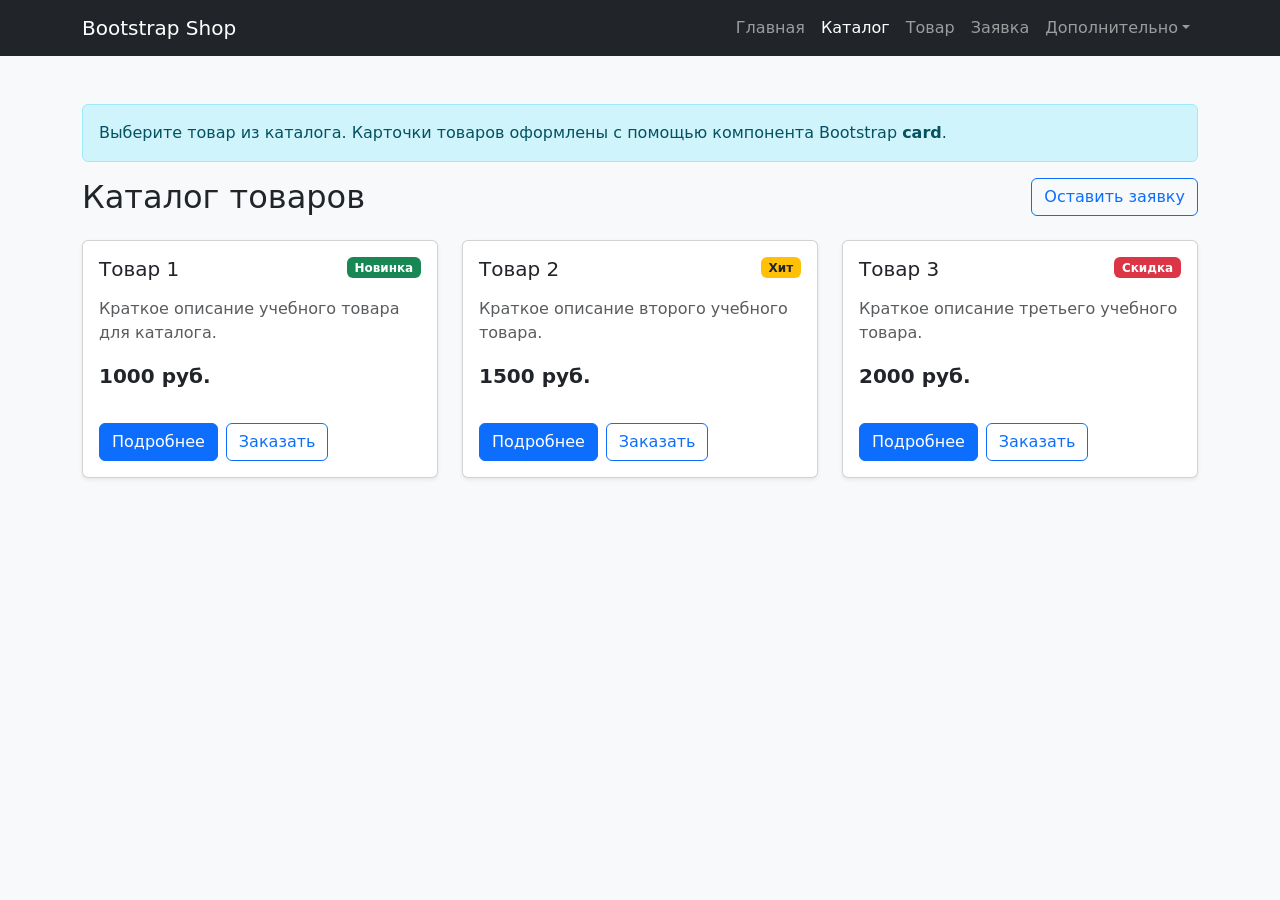
==== catalog.html @ 6a1e9e95 "feat: add Bootstrap components pages" ====
<!DOCTYPE html>
<html lang="ru">
<head>
    <meta charset="UTF-8">
    <meta name="viewport" content="width=device-width, initial-scale=1.0">
    <title>Каталог – Bootstrap Shop</title>
    <!-- 1. Подключение Bootstrap CSS -->
    <link href="https://cdn.jsdelivr.net/npm/bootstrap@5.3.3/dist/css/bootstrap.min.css" rel="stylesheet">
    <!-- 2. Подключение собственных стилей (обязательно ПОСЛЕ Bootstrap) -->
    <link rel="stylesheet" href="css/custom.css">
</head>
<body class="bg-light d-flex flex-column min-vh-100">

    <!-- Здесь будет навигация (Шаг 4) -->
    <nav class="navbar navbar-expand-lg navbar-dark bg-dark">
        <div class="container">
            <a class="navbar-brand" href="index.html">Bootstrap Shop</a>
            <button class="navbar-toggler" type="button" data-bs-toggle="collapse" data-bs-target="#mainNavbar" aria-controls="mainNavbar" aria-expanded="false" aria-label="Переключить навигацию">
                <span class="navbar-toggler-icon"></span>
            </button>
            <div class="collapse navbar-collapse" id="mainNavbar">
                <ul class="navbar-nav ms-auto">
                    <li class="nav-item"><a class="nav-link" aria-current="page" href="index.html">Главная</a></li>
                    <li class="nav-item"><a class="nav-link active" href="catalog.html">Каталог</a></li>
                    <li class="nav-item"><a class="nav-link" href="product.html">Товар</a></li>
                    <li class="nav-item"><a class="nav-link" href="order.html">Заявка</a></li>
                    <li class="nav-item dropdown">
                        <a class="nav-link dropdown-toggle" href="#" role="button" data-bs-toggle="dropdown" aria-expanded="false">Дополнительно</a>
                        <ul class="dropdown-menu">
                            <li><a class="dropdown-item" href="catalog.html">Все товары</a></li>
                            <li><a class="dropdown-item" href="order.html">Оформить заявку</a></li>
                            <li><a class="dropdown-item" href="index.html#popular">Популярное</a></li>
                        </ul>
                    </li>
                </ul>
            </div>
        </div>
    </nav>

    <!-- Здесь будет основной контент (Шаг 5) -->

      <main class="flex-grow-1 container my-5">
    <!-- Информационное сообщение -->
    <div class="alert alert-info" role="alert">
        Выберите товар из каталога. Карточки товаров оформлены с помощью компонента Bootstrap <strong>card</strong>.
    </div>

    <!-- Заголовок каталога и кнопка -->
    <div class="d-flex justify-content-between align-items-center mb-4">
        <h1 class="h2 mb-0">Каталог товаров</h1>
        <a class="btn btn-outline-primary" href="order.html">Оставить заявку</a>
    </div>

    <!-- Сетка карточек -->
    <div class="row g-4">
        <!-- Товар 1 -->
        <div class="col-12 col-md-6 col-lg-4">
            <div class="card h-100 shadow-sm">
                <div class="card-body d-flex flex-column">
                    <div class="d-flex justify-content-between align-items-start mb-3">
                        <h2 class="card-title h5 mb-0">Товар 1</h2>
                        <span class="badge bg-success">Новинка</span>
                    </div>
                    <p class="card-text text-muted">Краткое описание учебного товара для каталога.</p>
                    <p class="fw-bold fs-5 mt-auto">1000 руб.</p>
                    <div class="d-flex gap-2 mt-3">
                        <a class="btn btn-primary" href="product.html">Подробнее</a>
                        <button class="btn btn-outline-primary" type="button" data-bs-toggle="modal" data-bs-target="#orderModal">Заказать</button>
                    </div>
                </div>
            </div>
        </div>

        <!-- Товар 2 -->
        <div class="col-12 col-md-6 col-lg-4">
            <div class="card h-100 shadow-sm">
                <div class="card-body d-flex flex-column">
                    <div class="d-flex justify-content-between align-items-start mb-3">
                        <h2 class="card-title h5 mb-0">Товар 2</h2>
                        <span class="badge bg-warning text-dark">Хит</span>
                    </div>
                    <p class="card-text text-muted">Краткое описание второго учебного товара.</p>
                    <p class="fw-bold fs-5 mt-auto">1500 руб.</p>
                    <div class="d-flex gap-2 mt-3">
                        <a class="btn btn-primary" href="product.html">Подробнее</a>
                        <button class="btn btn-outline-primary" type="button" data-bs-toggle="modal" data-bs-target="#orderModal">Заказать</button>
                    </div>
                </div>
            </div>
        </div>

        <!-- Товар 3 -->
        <div class="col-12 col-md-6 col-lg-4">
            <div class="card h-100 shadow-sm">
                <div class="card-body d-flex flex-column">
                    <div class="d-flex justify-content-between align-items-start mb-3">
                        <h2 class="card-title h5 mb-0">Товар 3</h2>
                        <span class="badge bg-danger">Скидка</span>
                    </div>
                    <p class="card-text text-muted">Краткое описание третьего учебного товара.</p>
                    <p class="fw-bold fs-5 mt-auto">2000 руб.</p>
                    <div class="d-flex gap-2 mt-3">
                        <a class="btn btn-primary" href="product.html">Подробнее</a>
                        <button class="btn btn-outline-primary" type="button" data-bs-toggle="modal" data-bs-target="#orderModal">Заказать</button>
                    </div>
                </div>
            </div>
        </div>
    </div>
</main>

<!-- Модальное окно -->
<div class="modal fade" id="orderModal" tabindex="-1" aria-labelledby="orderModalLabel" aria-hidden="true">
    <div class="modal-dialog">
        <div class="modal-content">
            <div class="modal-header">
                <h2 class="modal-title h5" id="orderModalLabel">Быстрая заявка</h2>
                <button type="button" class="btn-close" data-bs-dismiss="modal" aria-label="Закрыть"></button>
            </div>
            <div class="modal-body">
                <p class="text-muted">Оставьте контактные данные, и менеджер свяжется с вами.</p>
                <form>
                    <div class="mb-3">
                        <label for="modal-name" class="form-label">Имя</label>
                        <input id="modal-name" type="text" class="form-control" required>
                    </div>
                    <div class="mb-3">
                        <label for="modal-phone" class="form-label">Телефон</label>
                        <input id="modal-phone" type="tel" class="form-control" required>
                    </div>
                    <div class="form-check mb-3">
                        <input id="modal-agree" class="form-check-input" type="checkbox" required>
                        <label class="form-check-label" for="modal-agree">Согласен на обработку данных</label>
                    </div>
                </form>
            </div>
            <div class="modal-footer">
                <button type="button" class="btn btn-secondary" data-bs-dismiss="modal">Закрыть</button>
                <button type="button" class="btn btn-primary">Отправить</button>
            </div>
        </div>
    </div>
</div>

    <!-- 3. Подключение Bootstrap JS Bundle (ОБЯЗАТЕЛЬНО перед </body>) -->
    <script src="https://cdn.jsdelivr.net/npm/bootstrap@5.3.3/dist/js/bootstrap.bundle.min.js"></script>
</body>
</html>
---- css/custom.css ----
body {
    min-height: 100vh;
}

.placeholder-box {
    min-height: 240px;
}

.placeholder-image {
    min-height: 320px;
}

.card-img-top {
    height: 180px;
    object-fit: cover;
}
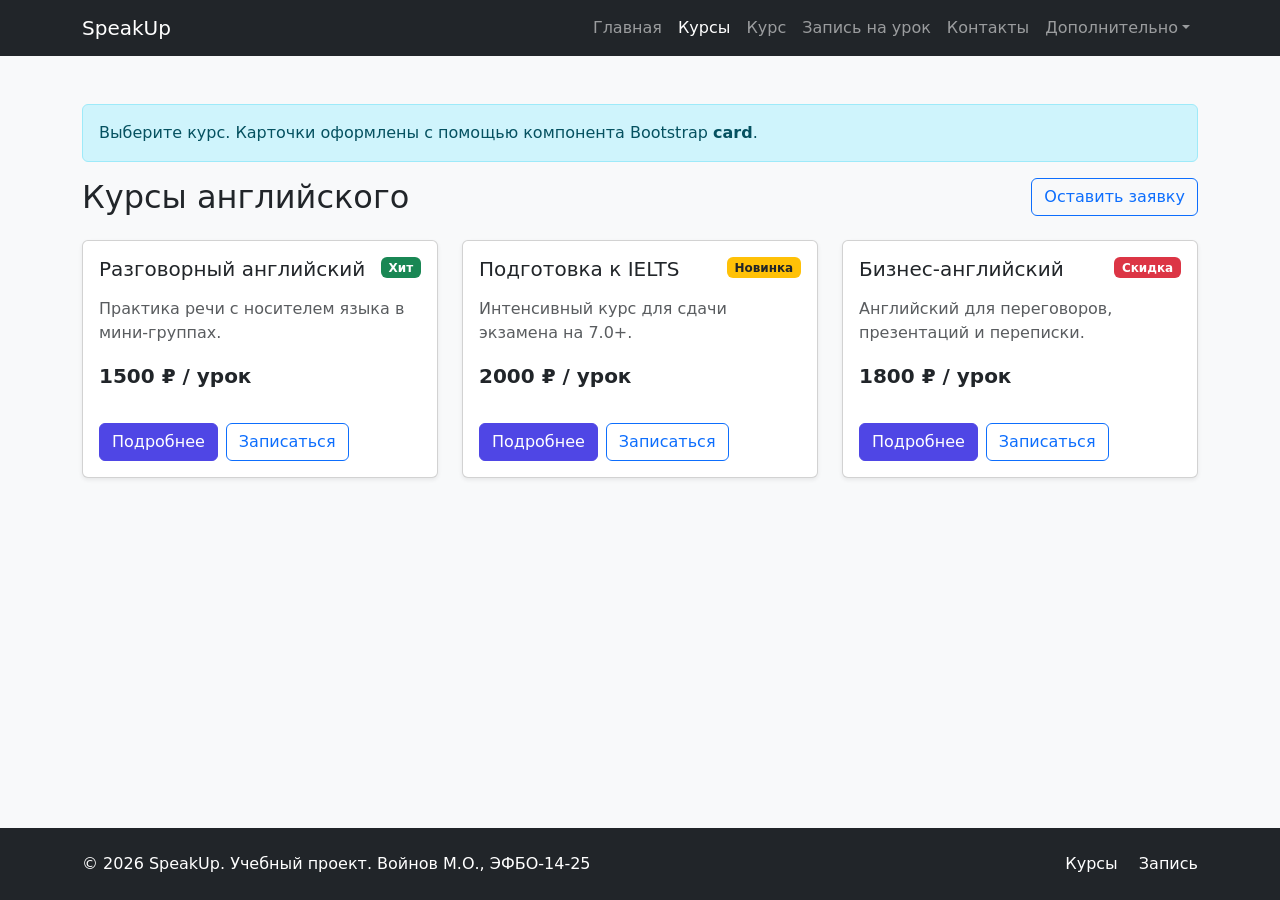
==== commit 8f83c1fa: "fix: final update for SpeakUp project" ====
--- a/catalog.html
+++ b/catalog.html
@@ -3,32 +3,32 @@
 <head>
     <meta charset="UTF-8">
     <meta name="viewport" content="width=device-width, initial-scale=1.0">
-    <title>Каталог – Bootstrap Shop</title>
-    <!-- 1. Подключение Bootstrap CSS -->
-    <link href="https://cdn.jsdelivr.net/npm/bootstrap@5.3.3/dist/css/bootstrap.min.css" rel="stylesheet">
-    <!-- 2. Подключение собственных стилей (обязательно ПОСЛЕ Bootstrap) -->
+    <meta name="description" content="Каталог курсов английского языка в онлайн-школе SpeakUp.">
+    <title>Курсы — SpeakUp</title>
+    <link rel="stylesheet" href="vendor/bootstrap/css/bootstrap.min.css">
     <link rel="stylesheet" href="css/custom.css">
 </head>
 <body class="bg-light d-flex flex-column min-vh-100">
 
-    <!-- Здесь будет навигация (Шаг 4) -->
+    <!-- Навигация (active у "Курсы") -->
     <nav class="navbar navbar-expand-lg navbar-dark bg-dark">
         <div class="container">
-            <a class="navbar-brand" href="index.html">Bootstrap Shop</a>
+            <a class="navbar-brand" href="index.html">SpeakUp</a>
             <button class="navbar-toggler" type="button" data-bs-toggle="collapse" data-bs-target="#mainNavbar" aria-controls="mainNavbar" aria-expanded="false" aria-label="Переключить навигацию">
                 <span class="navbar-toggler-icon"></span>
             </button>
             <div class="collapse navbar-collapse" id="mainNavbar">
                 <ul class="navbar-nav ms-auto">
-                    <li class="nav-item"><a class="nav-link" aria-current="page" href="index.html">Главная</a></li>
-                    <li class="nav-item"><a class="nav-link active" href="catalog.html">Каталог</a></li>
-                    <li class="nav-item"><a class="nav-link" href="product.html">Товар</a></li>
-                    <li class="nav-item"><a class="nav-link" href="order.html">Заявка</a></li>
+                    <li class="nav-item"><a class="nav-link" href="index.html">Главная</a></li>
+                    <li class="nav-item"><a class="nav-link active" aria-current="page" href="catalog.html">Курсы</a></li>
+                    <li class="nav-item"><a class="nav-link" href="product.html">Курс</a></li>
+                    <li class="nav-item"><a class="nav-link" href="order.html">Запись на урок</a></li>
+                    <li class="nav-item"><a class="nav-link" href="contacts.html">Контакты</a></li>
                     <li class="nav-item dropdown">
                         <a class="nav-link dropdown-toggle" href="#" role="button" data-bs-toggle="dropdown" aria-expanded="false">Дополнительно</a>
                         <ul class="dropdown-menu">
-                            <li><a class="dropdown-item" href="catalog.html">Все товары</a></li>
-                            <li><a class="dropdown-item" href="order.html">Оформить заявку</a></li>
+                            <li><a class="dropdown-item" href="catalog.html">Все курсы</a></li>
+                            <li><a class="dropdown-item" href="order.html">Оставить заявку</a></li>
                             <li><a class="dropdown-item" href="index.html#popular">Популярное</a></li>
                         </ul>
                     </li>
@@ -37,112 +37,116 @@
         </div>
     </nav>
 
-    <!-- Здесь будет основной контент (Шаг 5) -->
+    <main class="flex-grow-1 container my-5">
+        <div class="alert alert-info" role="alert">
+            Выберите курс. Карточки оформлены с помощью компонента Bootstrap <strong>card</strong>.
+        </div>
 
-      <main class="flex-grow-1 container my-5">
-    <!-- Информационное сообщение -->
-    <div class="alert alert-info" role="alert">
-        Выберите товар из каталога. Карточки товаров оформлены с помощью компонента Bootstrap <strong>card</strong>.
-    </div>
+        <div class="d-flex justify-content-between align-items-center mb-4">
+            <h1 class="h2 mb-0">Курсы английского</h1>
+            <a class="btn btn-outline-primary" href="order.html">Оставить заявку</a>
+        </div>
 
-    <!-- Заголовок каталога и кнопка -->
-    <div class="d-flex justify-content-between align-items-center mb-4">
-        <h1 class="h2 mb-0">Каталог товаров</h1>
-        <a class="btn btn-outline-primary" href="order.html">Оставить заявку</a>
-    </div>
-
-    <!-- Сетка карточек -->
-    <div class="row g-4">
-        <!-- Товар 1 -->
-        <div class="col-12 col-md-6 col-lg-4">
-            <div class="card h-100 shadow-sm">
-                <div class="card-body d-flex flex-column">
-                    <div class="d-flex justify-content-between align-items-start mb-3">
-                        <h2 class="card-title h5 mb-0">Товар 1</h2>
-                        <span class="badge bg-success">Новинка</span>
+        <div class="row g-4">
+            <div class="col-12 col-md-6 col-lg-4">
+                <div class="card h-100 shadow-sm">
+                    <div class="card-body d-flex flex-column">
+                        <div class="d-flex justify-content-between align-items-start mb-3">
+                            <h2 class="card-title h5 mb-0">Разговорный английский</h2>
+                            <span class="badge bg-success">Хит</span>
+                        </div>
+                        <p class="card-text text-muted">Практика речи с носителем языка в мини-группах.</p>
+                        <p class="fw-bold fs-5 mt-auto">1500 ₽ / урок</p>
+                        <div class="d-flex gap-2 mt-3">
+                            <a class="btn btn-primary" href="product.html">Подробнее</a>
+                            <button class="btn btn-outline-primary" type="button" data-bs-toggle="modal" data-bs-target="#orderModal">Записаться</button>
+                        </div>
                     </div>
-                    <p class="card-text text-muted">Краткое описание учебного товара для каталога.</p>
-                    <p class="fw-bold fs-5 mt-auto">1000 руб.</p>
-                    <div class="d-flex gap-2 mt-3">
-                        <a class="btn btn-primary" href="product.html">Подробнее</a>
-                        <button class="btn btn-outline-primary" type="button" data-bs-toggle="modal" data-bs-target="#orderModal">Заказать</button>
+                </div>
+            </div>
+            <div class="col-12 col-md-6 col-lg-4">
+                <div class="card h-100 shadow-sm">
+                    <div class="card-body d-flex flex-column">
+                        <div class="d-flex justify-content-between align-items-start mb-3">
+                            <h2 class="card-title h5 mb-0">Подготовка к IELTS</h2>
+                            <span class="badge bg-warning text-dark">Новинка</span>
+                        </div>
+                        <p class="card-text text-muted">Интенсивный курс для сдачи экзамена на 7.0+.</p>
+                        <p class="fw-bold fs-5 mt-auto">2000 ₽ / урок</p>
+                        <div class="d-flex gap-2 mt-3">
+                            <a class="btn btn-primary" href="product.html">Подробнее</a>
+                            <button class="btn btn-outline-primary" type="button" data-bs-toggle="modal" data-bs-target="#orderModal">Записаться</button>
+                        </div>
+                    </div>
+                </div>
+            </div>
+            <div class="col-12 col-md-6 col-lg-4">
+                <div class="card h-100 shadow-sm">
+                    <div class="card-body d-flex flex-column">
+                        <div class="d-flex justify-content-between align-items-start mb-3">
+                            <h2 class="card-title h5 mb-0">Бизнес-английский</h2>
+                            <span class="badge bg-danger">Скидка</span>
+                        </div>
+                        <p class="card-text text-muted">Английский для переговоров, презентаций и переписки.</p>
+                        <p class="fw-bold fs-5 mt-auto">1800 ₽ / урок</p>
+                        <div class="d-flex gap-2 mt-3">
+                            <a class="btn btn-primary" href="product.html">Подробнее</a>
+                            <button class="btn btn-outline-primary" type="button" data-bs-toggle="modal" data-bs-target="#orderModal">Записаться</button>
+                        </div>
                     </div>
                 </div>
             </div>
         </div>
+    </main>
 
-        <!-- Товар 2 -->
-        <div class="col-12 col-md-6 col-lg-4">
-            <div class="card h-100 shadow-sm">
-                <div class="card-body d-flex flex-column">
-                    <div class="d-flex justify-content-between align-items-start mb-3">
-                        <h2 class="card-title h5 mb-0">Товар 2</h2>
-                        <span class="badge bg-warning text-dark">Хит</span>
-                    </div>
-                    <p class="card-text text-muted">Краткое описание второго учебного товара.</p>
-                    <p class="fw-bold fs-5 mt-auto">1500 руб.</p>
-                    <div class="d-flex gap-2 mt-3">
-                        <a class="btn btn-primary" href="product.html">Подробнее</a>
-                        <button class="btn btn-outline-primary" type="button" data-bs-toggle="modal" data-bs-target="#orderModal">Заказать</button>
-                    </div>
+    <!-- Модальное окно -->
+    <div class="modal fade" id="orderModal" tabindex="-1" aria-labelledby="orderModalLabel" aria-hidden="true">
+        <div class="modal-dialog">
+            <div class="modal-content">
+                <div class="modal-header">
+                    <h2 class="modal-title h5" id="orderModalLabel">Быстрая запись</h2>
+                    <button type="button" class="btn-close" data-bs-dismiss="modal" aria-label="Закрыть"></button>
                 </div>
-            </div>
-        </div>
-
-        <!-- Товар 3 -->
-        <div class="col-12 col-md-6 col-lg-4">
-            <div class="card h-100 shadow-sm">
-                <div class="card-body d-flex flex-column">
-                    <div class="d-flex justify-content-between align-items-start mb-3">
-                        <h2 class="card-title h5 mb-0">Товар 3</h2>
-                        <span class="badge bg-danger">Скидка</span>
-                    </div>
-                    <p class="card-text text-muted">Краткое описание третьего учебного товара.</p>
-                    <p class="fw-bold fs-5 mt-auto">2000 руб.</p>
-                    <div class="d-flex gap-2 mt-3">
-                        <a class="btn btn-primary" href="product.html">Подробнее</a>
-                        <button class="btn btn-outline-primary" type="button" data-bs-toggle="modal" data-bs-target="#orderModal">Заказать</button>
-                    </div>
+                <div class="modal-body">
+                    <p class="text-muted">Оставьте контактные данные, и менеджер свяжется с вами.</p>
+                    <form>
+                        <div class="mb-3">
+                            <label for="modal-name" class="form-label">Имя</label>
+                            <input id="modal-name" type="text" class="form-control" required>
+                        </div>
+                        <div class="mb-3">
+                            <label for="modal-phone" class="form-label">Телефон</label>
+                            <input id="modal-phone" type="tel" class="form-control" required>
+                        </div>
+                        <div class="form-check mb-3">
+                            <input id="modal-agree" class="form-check-input" type="checkbox" required>
+                            <label class="form-check-label" for="modal-agree">Согласен на обработку данных</label>
+                        </div>
+                    </form>
+                </div>
+                <div class="modal-footer">
+                    <button type="button" class="btn btn-secondary" data-bs-dismiss="modal">Закрыть</button>
+                    <button type="button" class="btn btn-primary">Отправить</button>
                 </div>
             </div>
         </div>
     </div>
-</main>
 
-<!-- Модальное окно -->
-<div class="modal fade" id="orderModal" tabindex="-1" aria-labelledby="orderModalLabel" aria-hidden="true">
-    <div class="modal-dialog">
-        <div class="modal-content">
-            <div class="modal-header">
-                <h2 class="modal-title h5" id="orderModalLabel">Быстрая заявка</h2>
-                <button type="button" class="btn-close" data-bs-dismiss="modal" aria-label="Закрыть"></button>
-            </div>
-            <div class="modal-body">
-                <p class="text-muted">Оставьте контактные данные, и менеджер свяжется с вами.</p>
-                <form>
-                    <div class="mb-3">
-                        <label for="modal-name" class="form-label">Имя</label>
-                        <input id="modal-name" type="text" class="form-control" required>
-                    </div>
-                    <div class="mb-3">
-                        <label for="modal-phone" class="form-label">Телефон</label>
-                        <input id="modal-phone" type="tel" class="form-control" required>
-                    </div>
-                    <div class="form-check mb-3">
-                        <input id="modal-agree" class="form-check-input" type="checkbox" required>
-                        <label class="form-check-label" for="modal-agree">Согласен на обработку данных</label>
-                    </div>
-                </form>
-            </div>
-            <div class="modal-footer">
-                <button type="button" class="btn btn-secondary" data-bs-dismiss="modal">Закрыть</button>
-                <button type="button" class="btn btn-primary">Отправить</button>
+    <!-- Подвал -->
+    <footer class="bg-dark text-white py-4 mt-auto">
+        <div class="container">
+            <div class="row align-items-center g-3">
+                <div class="col-12 col-md-6">
+                    <p class="mb-0">&copy; 2026 SpeakUp. Учебный проект. Войнов М.О., ЭФБО-14-25</p>
+                </div>
+                <div class="col-12 col-md-6 text-md-end">
+                    <a class="text-white text-decoration-none me-3" href="catalog.html">Курсы</a>
+                    <a class="text-white text-decoration-none" href="order.html">Запись</a>
+                </div>
             </div>
         </div>
-    </div>
-</div>
+    </footer>
 
-    <!-- 3. Подключение Bootstrap JS Bundle (ОБЯЗАТЕЛЬНО перед </body>) -->
-    <script src="https://cdn.jsdelivr.net/npm/bootstrap@5.3.3/dist/js/bootstrap.bundle.min.js"></script>
+    <script src="vendor/bootstrap/js/bootstrap.bundle.min.js"></script>
 </body>
 </html>
--- a/css/custom.css
+++ b/css/custom.css
@@ -1,16 +1,61 @@
+/* Кастомные стили для SpeakUp */
+:root {
+    --speakup-primary: #4f46e5;
+    --speakup-primary-dark: #4338ca;
+    --speakup-light: #eef2ff;
+}
+
 body {
     min-height: 100vh;
+    font-family: 'Segoe UI', system-ui, -apple-system, sans-serif;
+}
+
+.bg-primary {
+    background-color: var(--speakup-primary) !important;
+}
+
+.btn-primary {
+    background-color: var(--speakup-primary);
+    border-color: var(--speakup-primary);
+}
+
+.btn-primary:hover {
+    background-color: var(--speakup-primary-dark);
+    border-color: var(--speakup-primary-dark);
+}
+
+.text-primary {
+    color: var(--speakup-primary) !important;
 }
 
 .placeholder-box {
     min-height: 240px;
+    background-color: var(--speakup-light);
 }
 
 .placeholder-image {
     min-height: 320px;
+    background-color: var(--speakup-light);
 }
 
 .card-img-top {
     height: 180px;
     object-fit: cover;
+}
+
+/* Карусель */
+.carousel-item {
+    min-height: 300px;
+    background-color: var(--speakup-light);
+}
+
+.carousel-item .quote {
+    font-size: 1.25rem;
+    font-style: italic;
+    color: #333;
+}
+
+.carousel-item .author {
+    font-weight: 600;
+    color: var(--speakup-primary);
 }
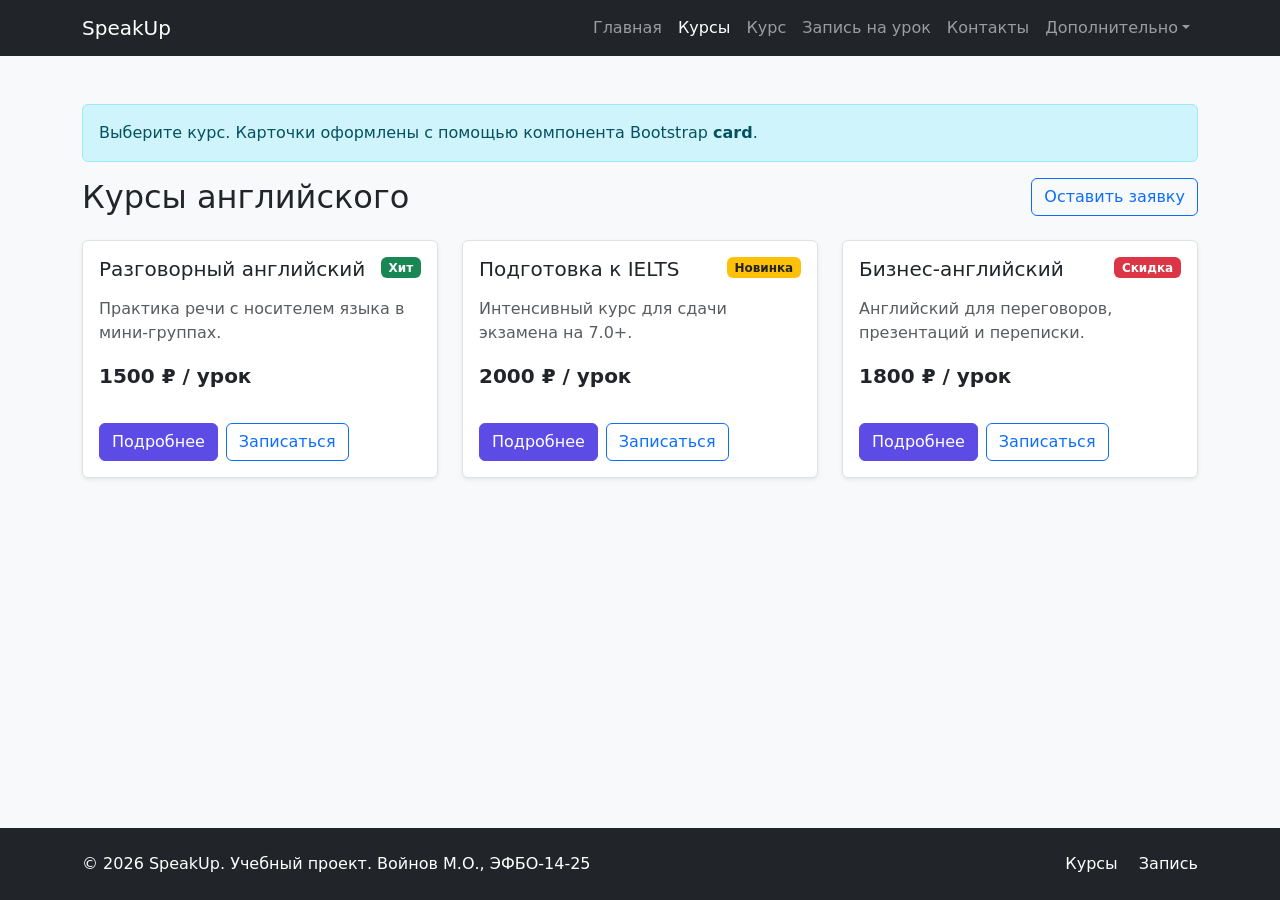
==== commit dd7f18d5: "feat: improve UI design, add hover effects" ====
--- a/catalog.html
+++ b/catalog.html
@@ -50,6 +50,7 @@
         <div class="row g-4">
             <div class="col-12 col-md-6 col-lg-4">
                 <div class="card h-100 shadow-sm">
+                    <img src="images/ph2.jpg" class="card-img-top" alt="Разговорный английский" onerror="this.style.display='none'">
                     <div class="card-body d-flex flex-column">
                         <div class="d-flex justify-content-between align-items-start mb-3">
                             <h2 class="card-title h5 mb-0">Разговорный английский</h2>
@@ -66,6 +67,7 @@
             </div>
             <div class="col-12 col-md-6 col-lg-4">
                 <div class="card h-100 shadow-sm">
+                    <img src="images/ph3.jpg" class="card-img-top" alt="Подготовка к IELTS" onerror="this.style.display='none'">
                     <div class="card-body d-flex flex-column">
                         <div class="d-flex justify-content-between align-items-start mb-3">
                             <h2 class="card-title h5 mb-0">Подготовка к IELTS</h2>
@@ -82,6 +84,7 @@
             </div>
             <div class="col-12 col-md-6 col-lg-4">
                 <div class="card h-100 shadow-sm">
+                    <img src="images/ph4.jpg" class="card-img-top" alt="Бизнес-английский" onerror="this.style.display='none'">
                     <div class="card-body d-flex flex-column">
                         <div class="d-flex justify-content-between align-items-start mb-3">
                             <h2 class="card-title h5 mb-0">Бизнес-английский</h2>
--- a/css/custom.css
+++ b/css/custom.css
@@ -1,8 +1,11 @@
 /* Кастомные стили для SpeakUp */
 :root {
-    --speakup-primary: #4f46e5;
-    --speakup-primary-dark: #4338ca;
-    --speakup-light: #eef2ff;
+    /* Сделали фиолетовый менее "токсичным", ушли в благородный индиго */
+    --speakup-primary: #5c4be5; 
+    --speakup-primary-dark: #4335b8;
+    /* Фон для блоков сделали чуть более ярким и приятным (лавандовый) */
+    --speakup-light: #f4f0ff; 
+    --speakup-gray: #e9ecef;
 }
 
 body {
@@ -10,8 +13,13 @@
     font-family: 'Segoe UI', system-ui, -apple-system, sans-serif;
 }
 
+/* --- Цвета --- */
 .bg-primary {
     background-color: var(--speakup-primary) !important;
+}
+
+.text-primary {
+    color: var(--speakup-primary) !important;
 }
 
 .btn-primary {
@@ -19,34 +27,49 @@
     border-color: var(--speakup-primary);
 }
 
-.btn-primary:hover {
+.btn-primary:hover, .btn-primary:focus {
     background-color: var(--speakup-primary-dark);
     border-color: var(--speakup-primary-dark);
 }
 
-.text-primary {
-    color: var(--speakup-primary) !important;
+/* --- Глобальный эффект для кнопок (Скейл) --- */
+.btn {
+    transition: all 0.3s ease;
+}
+.btn:hover {
+    transform: scale(1.05); /* Легкое увеличение при наведении */
 }
 
-.placeholder-box {
-    min-height: 240px;
+/* --- Карточки (Преимущества, Курсы, Отзывы) --- */
+.card, .p-4.border.rounded {
+    transition: transform 0.3s ease, box-shadow 0.3s ease;
+    border-color: #dee2e6 !important;
+}
+
+.card:hover, .p-4.border.rounded:hover {
+    transform: scale(1.02) translateY(-5px); /* Приподнимаем и увеличиваем */
+    box-shadow: 0 10px 20px rgba(92, 75, 229, 0.15) !important; /* Синеватая тень */
+    border-color: var(--speakup-primary) !important;
+}
+
+/* --- Карусель (Отзывы) --- */
+.carousel-item {
+    min-height: 250px;
     background-color: var(--speakup-light);
 }
 
-.placeholder-image {
-    min-height: 320px;
-    background-color: var(--speakup-light);
+/* Делаем стрелочки карусели синеватыми */
+.carousel-control-prev-icon,
+.carousel-control-next-icon {
+    background-color: var(--speakup-primary);
+    border-radius: 50%;
+    padding: 20px;
+    background-size: 50%;
 }
 
-.card-img-top {
-    height: 180px;
-    object-fit: cover;
-}
-
-/* Карусель */
-.carousel-item {
-    min-height: 300px;
-    background-color: var(--speakup-light);
+.carousel-control-prev:hover .carousel-control-prev-icon,
+.carousel-control-next:hover .carousel-control-next-icon {
+    background-color: var(--speakup-primary-dark);
 }
 
 .carousel-item .quote {
@@ -58,4 +81,55 @@
 .carousel-item .author {
     font-weight: 600;
     color: var(--speakup-primary);
+}
+
+/* --- Аккордеон (Частые вопросы) --- */
+.accordion-button {
+    font-weight: 600;
+    color: #222; /* Вопрос темнее */
+}
+
+.accordion-button:not(.collapsed) {
+    background-color: var(--speakup-light);
+    color: var(--speakup-primary-dark);
+}
+
+.accordion-body {
+    color: #555; /* Ответ светлее, чтобы фокус был на вопросе */
+    line-height: 1.6;
+}
+
+/* --- Изображения --- */
+.placeholder-box {
+    min-height: 240px;
+    background-color: var(--speakup-light);
+}
+
+/* Блок для картинки в hero-блоке */
+.hero-img {
+    width: 100%;
+    max-height: 400px;
+    object-fit: cover;
+    border-radius: 12px;
+    box-shadow: 0 10px 30px rgba(0,0,0,0.1);
+}
+
+/* Блок для картинки товара/курса на странице product.html */
+.placeholder-image {
+    min-height: 350px;
+    background-color: var(--speakup-light);
+}
+
+.product-img {
+    width: 100%;
+    height: 100%;
+    min-height: 350px;
+    object-fit: cover;
+    border-radius: 8px;
+}
+
+/* Картинки внутри карточек курсов (в каталоге) */
+.card-img-top {
+    height: 180px;
+    object-fit: cover;
 }
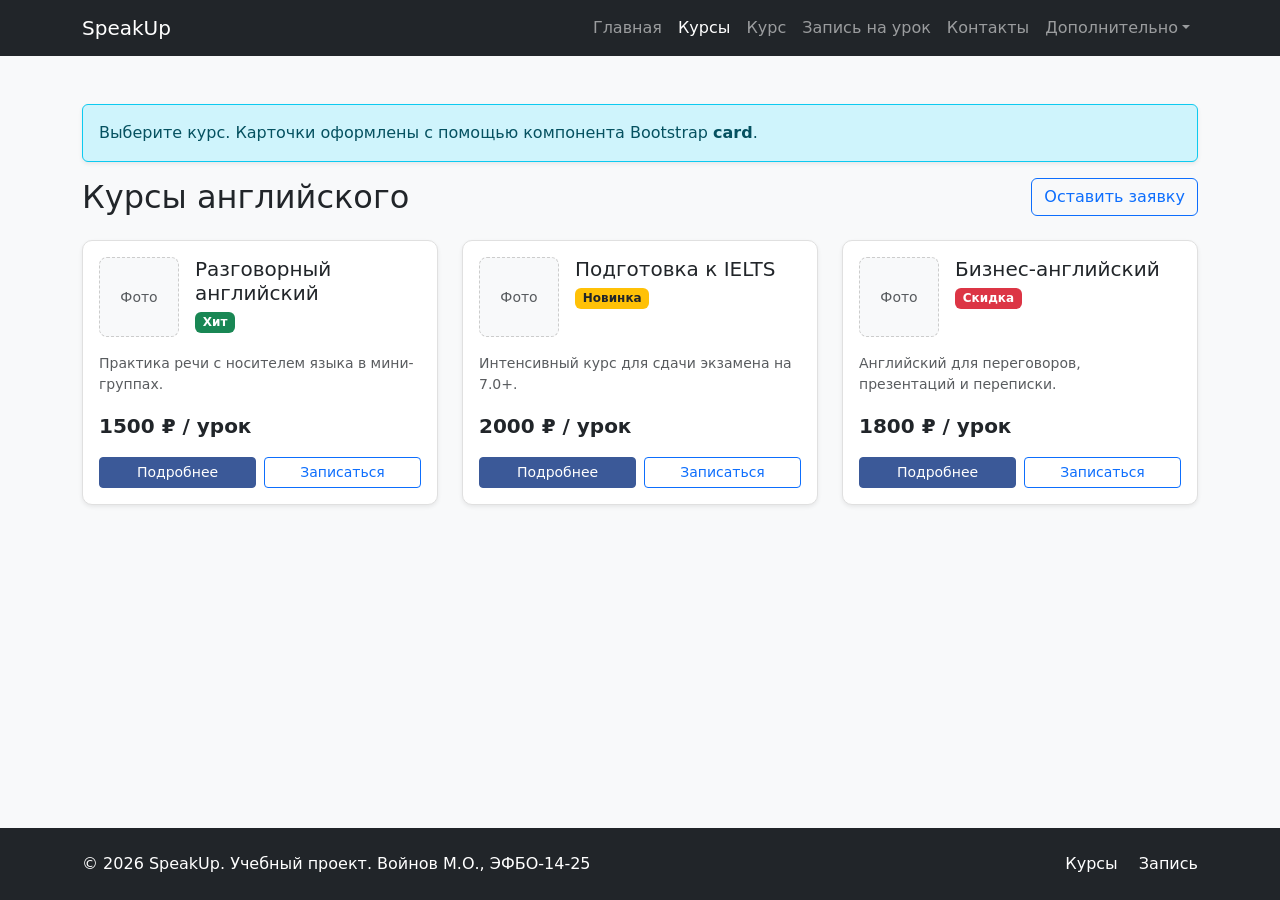
==== commit 3d5a8852: "fix layout and add thumbnails" ====
--- a/catalog.html
+++ b/catalog.html
@@ -38,7 +38,7 @@
     </nav>
 
     <main class="flex-grow-1 container my-5">
-        <div class="alert alert-info" role="alert">
+        <div class="alert alert-info border-info shadow-sm" role="alert">
             Выберите курс. Карточки оформлены с помощью компонента Bootstrap <strong>card</strong>.
         </div>
 
@@ -48,53 +48,88 @@
         </div>
 
         <div class="row g-4">
+            <!-- КУРС 1: Разговорный -->
             <div class="col-12 col-md-6 col-lg-4">
                 <div class="card h-100 shadow-sm">
-                    <img src="images/ph2.jpg" class="card-img-top" alt="Разговорный английский" onerror="this.style.display='none'">
                     <div class="card-body d-flex flex-column">
-                        <div class="d-flex justify-content-between align-items-start mb-3">
-                            <h2 class="card-title h5 mb-0">Разговорный английский</h2>
-                            <span class="badge bg-success">Хит</span>
+                        <!-- Блок с картинкой и заголовком -->
+                        <div class="d-flex align-items-start mb-3">
+                            <!-- Миниатюра (квадратная) -->
+                            <div class="me-3 flex-shrink-0">
+                                <img src="images/ph2.jpg" class="course-thumbnail" alt="Разговорный" onerror="this.style.display='none'; this.nextElementSibling.style.display='flex';">
+                                <div class="course-thumbnail-placeholder align-items-center justify-content-center" style="display:none;">
+                                    <small class="text-muted">Фото</small>
+                                </div>
+                            </div>
+                            <!-- Заголовок и бейдж -->
+                            <div>
+                                <h2 class="card-title h5 mb-1">Разговорный английский</h2>
+                                <span class="badge bg-success">Хит</span>
+                            </div>
                         </div>
-                        <p class="card-text text-muted">Практика речи с носителем языка в мини-группах.</p>
-                        <p class="fw-bold fs-5 mt-auto">1500 ₽ / урок</p>
-                        <div class="d-flex gap-2 mt-3">
-                            <a class="btn btn-primary" href="product.html">Подробнее</a>
-                            <button class="btn btn-outline-primary" type="button" data-bs-toggle="modal" data-bs-target="#orderModal">Записаться</button>
+                        
+                        <p class="card-text text-muted small">Практика речи с носителем языка в мини-группах.</p>
+                        <p class="fw-bold fs-5 mt-auto mb-3">1500 ₽ / урок</p>
+                        
+                        <div class="d-flex gap-2">
+                            <a class="btn btn-primary btn-sm w-100" href="product.html">Подробнее</a>
+                            <button class="btn btn-outline-primary btn-sm w-100" type="button" data-bs-toggle="modal" data-bs-target="#orderModal">Записаться</button>
                         </div>
                     </div>
                 </div>
             </div>
+
+            <!-- КУРС 2: IELTS -->
             <div class="col-12 col-md-6 col-lg-4">
                 <div class="card h-100 shadow-sm">
-                    <img src="images/ph3.jpg" class="card-img-top" alt="Подготовка к IELTS" onerror="this.style.display='none'">
                     <div class="card-body d-flex flex-column">
-                        <div class="d-flex justify-content-between align-items-start mb-3">
-                            <h2 class="card-title h5 mb-0">Подготовка к IELTS</h2>
-                            <span class="badge bg-warning text-dark">Новинка</span>
+                        <div class="d-flex align-items-start mb-3">
+                            <div class="me-3 flex-shrink-0">
+                                <img src="images/ph3.jpg" class="course-thumbnail" alt="IELTS" onerror="this.style.display='none'; this.nextElementSibling.style.display='flex';">
+                                <div class="course-thumbnail-placeholder align-items-center justify-content-center" style="display:none;">
+                                    <small class="text-muted">Фото</small>
+                                </div>
+                            </div>
+                            <div>
+                                <h2 class="card-title h5 mb-1">Подготовка к IELTS</h2>
+                                <span class="badge bg-warning text-dark">Новинка</span>
+                            </div>
                         </div>
-                        <p class="card-text text-muted">Интенсивный курс для сдачи экзамена на 7.0+.</p>
-                        <p class="fw-bold fs-5 mt-auto">2000 ₽ / урок</p>
-                        <div class="d-flex gap-2 mt-3">
-                            <a class="btn btn-primary" href="product.html">Подробнее</a>
-                            <button class="btn btn-outline-primary" type="button" data-bs-toggle="modal" data-bs-target="#orderModal">Записаться</button>
+                        
+                        <p class="card-text text-muted small">Интенсивный курс для сдачи экзамена на 7.0+.</p>
+                        <p class="fw-bold fs-5 mt-auto mb-3">2000 ₽ / урок</p>
+                        
+                        <div class="d-flex gap-2">
+                            <a class="btn btn-primary btn-sm w-100" href="product.html">Подробнее</a>
+                            <button class="btn btn-outline-primary btn-sm w-100" type="button" data-bs-toggle="modal" data-bs-target="#orderModal">Записаться</button>
                         </div>
                     </div>
                 </div>
             </div>
+
+            <!-- КУРС 3: Бизнес -->
             <div class="col-12 col-md-6 col-lg-4">
                 <div class="card h-100 shadow-sm">
-                    <img src="images/ph4.jpg" class="card-img-top" alt="Бизнес-английский" onerror="this.style.display='none'">
                     <div class="card-body d-flex flex-column">
-                        <div class="d-flex justify-content-between align-items-start mb-3">
-                            <h2 class="card-title h5 mb-0">Бизнес-английский</h2>
-                            <span class="badge bg-danger">Скидка</span>
+                        <div class="d-flex align-items-start mb-3">
+                            <div class="me-3 flex-shrink-0">
+                                <img src="images/ph4.jpg" class="course-thumbnail" alt="Бизнес-английский" onerror="this.style.display='none'; this.nextElementSibling.style.display='flex';">
+                                <div class="course-thumbnail-placeholder align-items-center justify-content-center" style="display:none;">
+                                    <small class="text-muted">Фото</small>
+                                </div>
+                            </div>
+                            <div>
+                                <h2 class="card-title h5 mb-1">Бизнес-английский</h2>
+                                <span class="badge bg-danger">Скидка</span>
+                            </div>
                         </div>
-                        <p class="card-text text-muted">Английский для переговоров, презентаций и переписки.</p>
-                        <p class="fw-bold fs-5 mt-auto">1800 ₽ / урок</p>
-                        <div class="d-flex gap-2 mt-3">
-                            <a class="btn btn-primary" href="product.html">Подробнее</a>
-                            <button class="btn btn-outline-primary" type="button" data-bs-toggle="modal" data-bs-target="#orderModal">Записаться</button>
+                        
+                        <p class="card-text text-muted small">Английский для переговоров, презентаций и переписки.</p>
+                        <p class="fw-bold fs-5 mt-auto mb-3">1800 ₽ / урок</p>
+                        
+                        <div class="d-flex gap-2">
+                            <a class="btn btn-primary btn-sm w-100" href="product.html">Подробнее</a>
+                            <button class="btn btn-outline-primary btn-sm w-100" type="button" data-bs-toggle="modal" data-bs-target="#orderModal">Записаться</button>
                         </div>
                     </div>
                 </div>
--- a/css/custom.css
+++ b/css/custom.css
@@ -1,16 +1,16 @@
 /* Кастомные стили для SpeakUp */
 :root {
-    /* Сделали фиолетовый менее "токсичным", ушли в благородный индиго */
-    --speakup-primary: #5c4be5; 
-    --speakup-primary-dark: #4335b8;
-    /* Фон для блоков сделали чуть более ярким и приятным (лавандовый) */
-    --speakup-light: #f4f0ff; 
-    --speakup-gray: #e9ecef;
+    /* Спокойный, благородный синий цвет */
+    --speakup-primary: #3b5998; 
+    --speakup-primary-dark: #2d4373;
+    /* Мягкий фон */
+    --speakup-light: #f8f9fa; 
 }
 
 body {
     min-height: 100vh;
     font-family: 'Segoe UI', system-ui, -apple-system, sans-serif;
+    background-color: #ffffff; 
 }
 
 /* --- Цвета --- */
@@ -32,33 +32,34 @@
     border-color: var(--speakup-primary-dark);
 }
 
-/* --- Глобальный эффект для кнопок (Скейл) --- */
+/* --- Плавные анимации --- */
 .btn {
     transition: all 0.3s ease;
 }
 .btn:hover {
-    transform: scale(1.05); /* Легкое увеличение при наведении */
+    transform: scale(1.03);
 }
 
-/* --- Карточки (Преимущества, Курсы, Отзывы) --- */
+/* --- Карточки --- */
 .card, .p-4.border.rounded {
     transition: transform 0.3s ease, box-shadow 0.3s ease;
-    border-color: #dee2e6 !important;
+    border: 1px solid #e0e0e0 !important;
+    background-color: #fff;
+    border-radius: 10px; /* Более мягкие углы */
 }
 
 .card:hover, .p-4.border.rounded:hover {
-    transform: scale(1.02) translateY(-5px); /* Приподнимаем и увеличиваем */
-    box-shadow: 0 10px 20px rgba(92, 75, 229, 0.15) !important; /* Синеватая тень */
-    border-color: var(--speakup-primary) !important;
+    transform: translateY(-5px);
+    box-shadow: 0 10px 20px rgba(0, 0, 0, 0.08) !important; 
+    border-color: #ccc !important;
 }
 
-/* --- Карусель (Отзывы) --- */
+/* --- Карусель --- */
 .carousel-item {
     min-height: 250px;
     background-color: var(--speakup-light);
 }
 
-/* Делаем стрелочки карусели синеватыми */
 .carousel-control-prev-icon,
 .carousel-control-next-icon {
     background-color: var(--speakup-primary);
@@ -66,7 +67,6 @@
     padding: 20px;
     background-size: 50%;
 }
-
 .carousel-control-prev:hover .carousel-control-prev-icon,
 .carousel-control-next:hover .carousel-control-next-icon {
     background-color: var(--speakup-primary-dark);
@@ -77,35 +77,40 @@
     font-style: italic;
     color: #333;
 }
-
 .carousel-item .author {
     font-weight: 600;
     color: var(--speakup-primary);
 }
 
-/* --- Аккордеон (Частые вопросы) --- */
+/* --- Аккордеон --- */
 .accordion-button {
     font-weight: 600;
-    color: #222; /* Вопрос темнее */
+    color: #222;
 }
-
 .accordion-button:not(.collapsed) {
-    background-color: var(--speakup-light);
-    color: var(--speakup-primary-dark);
+    background-color: #eef2f7;
+    color: var(--speakup-primary);
 }
-
 .accordion-body {
-    color: #555; /* Ответ светлее, чтобы фокус был на вопросе */
+    color: #555;
     line-height: 1.6;
 }
 
-/* --- Изображения --- */
+/* --- БОЛЬШИЕ ИЗОБРАЖЕНИЯ (Главная и Страница курса) --- */
 .placeholder-box {
     min-height: 240px;
     background-color: var(--speakup-light);
+    border: 1px dashed #ccc;
+    border-radius: 10px;
 }
 
-/* Блок для картинки в hero-блоке */
+.placeholder-image {
+    min-height: 350px;
+    background-color: var(--speakup-light);
+    border: 1px dashed #ccc;
+    border-radius: 12px;
+}
+
 .hero-img {
     width: 100%;
     max-height: 400px;
@@ -114,22 +119,27 @@
     box-shadow: 0 10px 30px rgba(0,0,0,0.1);
 }
 
-/* Блок для картинки товара/курса на странице product.html */
-.placeholder-image {
-    min-height: 350px;
-    background-color: var(--speakup-light);
-}
-
 .product-img {
     width: 100%;
     height: 100%;
     min-height: 350px;
     object-fit: cover;
-    border-radius: 8px;
+    border-radius: 12px;
 }
 
-/* Картинки внутри карточек курсов (в каталоге) */
-.card-img-top {
-    height: 180px;
+/* --- МАЛЕНЬКИЕ ФОТОГРАФИИ ДЛЯ КАТАЛОГА (Зеленые кружочки) --- */
+.course-thumbnail {
+    width: 80px;
+    height: 80px;
     object-fit: cover;
+    border-radius: 8px;
+    box-shadow: 0 2px 5px rgba(0,0,0,0.1);
+}
+
+.course-thumbnail-placeholder {
+    width: 80px;
+    height: 80px;
+    background-color: var(--speakup-light);
+    border: 1px dashed #ccc;
+    border-radius: 8px;
 }
